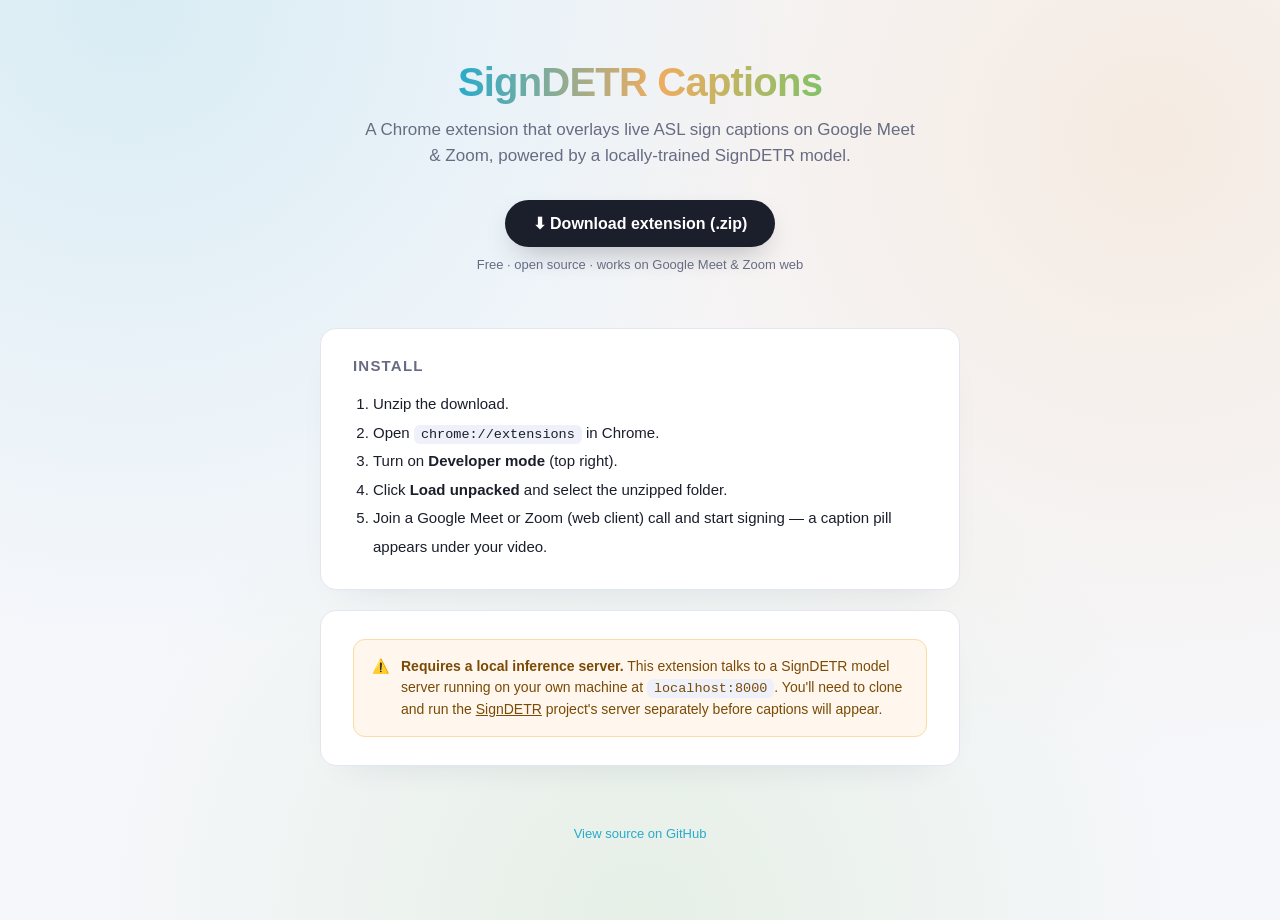
==== index.html @ 24809280 "Add SignDETR Captions extension and download page" ====
<!doctype html>
<html lang="en">
<head>
<meta charset="utf-8">
<meta name="viewport" content="width=device-width, initial-scale=1">
<title>SignDETR Captions</title>
<style>
  :root {
    --bg: #f6f7fb;
    --panel: #ffffff;
    --panel-border: #e3e6ef;
    --text: #1b1e2b;
    --text-dim: #676c82;
    --teal: #29abca;
    --orange: #f0ac5f;
    --green: #83c167;
    --radius: 16px;
  }
  * { box-sizing: border-box; }
  body {
    margin: 0;
    min-height: 100vh;
    background:
      radial-gradient(circle at 10% 0%, rgba(41,171,202,0.14) 0%, transparent 45%),
      radial-gradient(circle at 90% 15%, rgba(240,172,95,0.16) 0%, transparent 45%),
      radial-gradient(circle at 50% 100%, rgba(131,193,103,0.14) 0%, transparent 50%),
      var(--bg);
    color: var(--text);
    font-family: -apple-system, BlinkMacSystemFont, "Segoe UI", Inter, sans-serif;
    display: flex;
    flex-direction: column;
    align-items: center;
    padding: 60px 20px 80px;
  }
  header { text-align: center; max-width: 560px; }
  h1 {
    font-size: 40px;
    font-weight: 800;
    letter-spacing: -0.02em;
    margin: 0 0 12px;
    background: linear-gradient(90deg, var(--teal), var(--orange) 55%, var(--green));
    -webkit-background-clip: text;
    background-clip: text;
    -webkit-text-fill-color: transparent;
    display: inline-block;
  }
  p.lead {
    font-size: 17px;
    color: var(--text-dim);
    line-height: 1.5;
    margin: 0 0 32px;
  }
  .download-btn {
    display: inline-flex;
    align-items: center;
    gap: 10px;
    background: var(--text);
    color: #fff;
    text-decoration: none;
    font-weight: 700;
    font-size: 16px;
    padding: 14px 28px;
    border-radius: 999px;
    box-shadow: 0 12px 30px -12px rgba(27,30,43,0.4);
    transition: transform 0.15s ease;
  }
  .download-btn:hover { transform: translateY(-2px); }
  .version {
    font-size: 13px;
    color: var(--text-dim);
    margin-top: 10px;
  }
  main { width: 100%; max-width: 640px; margin-top: 56px; }
  .card {
    background: var(--panel);
    border: 1px solid var(--panel-border);
    border-radius: var(--radius);
    padding: 28px 32px;
    margin-bottom: 20px;
    box-shadow: 0 16px 40px -28px rgba(30,40,80,0.18);
  }
  .card h2 {
    font-size: 15px;
    text-transform: uppercase;
    letter-spacing: 0.08em;
    color: var(--text-dim);
    margin: 0 0 16px;
  }
  ol { margin: 0; padding-left: 20px; line-height: 1.9; }
  ol li { font-size: 15px; }
  code {
    background: #eef1f9;
    padding: 2px 7px;
    border-radius: 6px;
    font-size: 13.5px;
  }
  .note {
    display: flex;
    gap: 12px;
    background: #fff7ed;
    border: 1px solid #fbdca3;
    border-radius: 12px;
    padding: 16px 18px;
    font-size: 14px;
    line-height: 1.5;
    color: #7a4a06;
  }
  .note b { color: inherit; }
  footer {
    margin-top: 40px;
    font-size: 13px;
    color: var(--text-dim);
  }
  footer a { color: var(--teal); text-decoration: none; }
  footer a:hover { text-decoration: underline; }
</style>
</head>
<body>
  <header>
    <h1>SignDETR Captions</h1>
    <p class="lead">A Chrome extension that overlays live ASL sign captions on Google Meet & Zoom, powered by a locally-trained SignDETR model.</p>
    <a class="download-btn" href="https://github.com/Idiot-sandwich08/signdetr-captions/releases/latest/download/signdetr-captions.zip" download>
      ⬇ Download extension (.zip)
    </a>
    <div class="version">Free &middot; open source &middot; works on Google Meet & Zoom web</div>
  </header>

  <main>
    <div class="card">
      <h2>Install</h2>
      <ol>
        <li>Unzip the download.</li>
        <li>Open <code>chrome://extensions</code> in Chrome.</li>
        <li>Turn on <b>Developer mode</b> (top right).</li>
        <li>Click <b>Load unpacked</b> and select the unzipped folder.</li>
        <li>Join a Google Meet or Zoom (web client) call and start signing — a caption pill appears under your video.</li>
      </ol>
    </div>

    <div class="card">
      <div class="note">
        <span>⚠️</span>
        <span><b>Requires a local inference server.</b> This extension talks to a SignDETR model server running on your own machine at <code>localhost:8000</code>. You'll need to clone and run the <a href="https://github.com/nicknochnack/SignDETR" style="color:#7a4a06">SignDETR</a> project's server separately before captions will appear.</span>
      </div>
    </div>
  </main>

  <footer>
    <a href="https://github.com/Idiot-sandwich08/signdetr-captions">View source on GitHub</a>
  </footer>
</body>
</html>
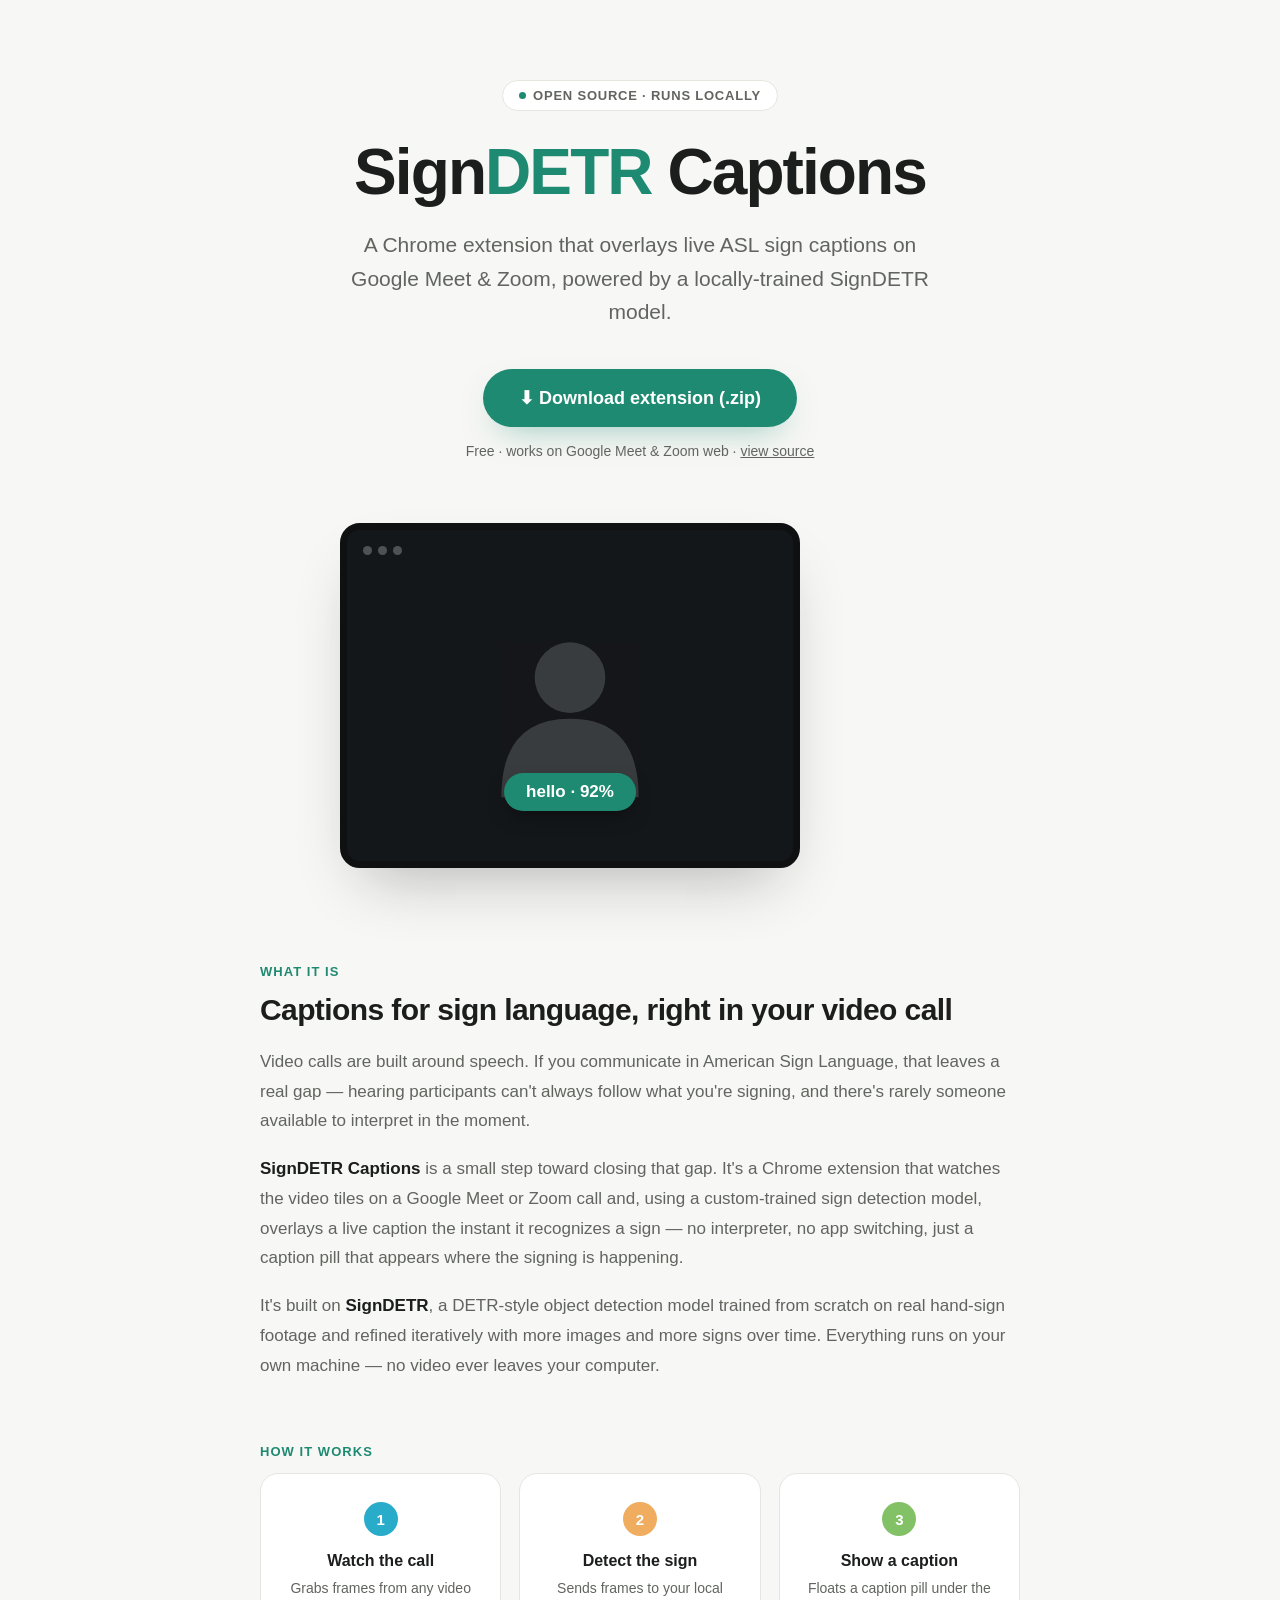
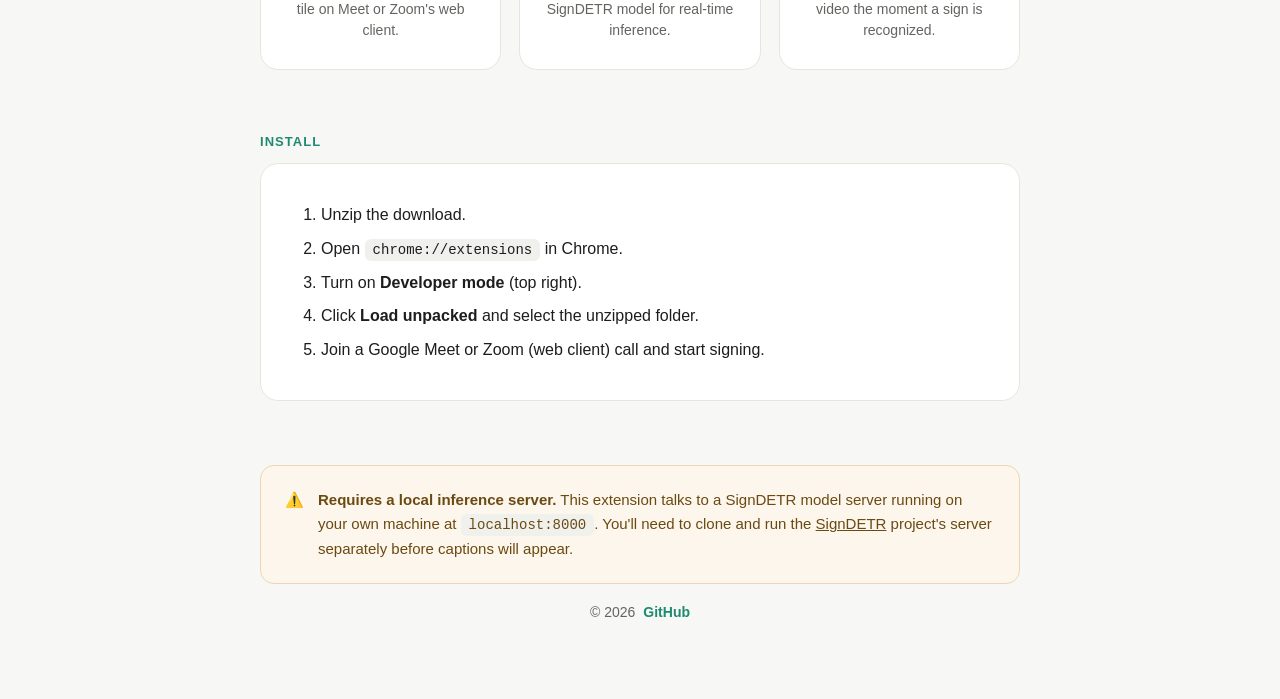
==== commit da5c884e: "Redesign landing page: flatter palette, larger type, add What-it-is section" ====
--- a/index.html
+++ b/index.html
@@ -4,149 +4,314 @@
 <meta charset="utf-8">
 <meta name="viewport" content="width=device-width, initial-scale=1">
 <title>SignDETR Captions</title>
+<link rel="icon" href="data:image/svg+xml,<svg xmlns=%22http://www.w3.org/2000/svg%22 viewBox=%220 0 30 30%22><rect width=%2210%22 height=%2230%22 fill=%22%2329abca%22/><rect x=%2210%22 width=%2210%22 height=%2230%22 fill=%22%23f0ac5f%22/><rect x=%2220%22 width=%2210%22 height=%2230%22 fill=%22%2383c167%22/></svg>">
 <style>
   :root {
-    --bg: #f6f7fb;
+    --bg: #f7f7f5;
     --panel: #ffffff;
-    --panel-border: #e3e6ef;
-    --text: #1b1e2b;
-    --text-dim: #676c82;
+    --panel-border: #e6e5e0;
+    --text: #1b1e1c;
+    --text-dim: #62655f;
+    --accent: #1f8a72;
     --teal: #29abca;
     --orange: #f0ac5f;
     --green: #83c167;
-    --radius: 16px;
+    --radius: 18px;
   }
   * { box-sizing: border-box; }
   body {
     margin: 0;
     min-height: 100vh;
-    background:
-      radial-gradient(circle at 10% 0%, rgba(41,171,202,0.14) 0%, transparent 45%),
-      radial-gradient(circle at 90% 15%, rgba(240,172,95,0.16) 0%, transparent 45%),
-      radial-gradient(circle at 50% 100%, rgba(131,193,103,0.14) 0%, transparent 50%),
-      var(--bg);
+    background: var(--bg);
     color: var(--text);
     font-family: -apple-system, BlinkMacSystemFont, "Segoe UI", Inter, sans-serif;
     display: flex;
     flex-direction: column;
     align-items: center;
-    padding: 60px 20px 80px;
-  }
-  header { text-align: center; max-width: 560px; }
+    padding: 80px 24px 80px;
+  }
+
+  /* ---- Hero ---- */
+  header { text-align: center; max-width: 720px; }
+  .eyebrow {
+    display: inline-flex;
+    align-items: center;
+    gap: 7px;
+    font-size: 13px;
+    font-weight: 700;
+    letter-spacing: 0.06em;
+    text-transform: uppercase;
+    color: var(--text-dim);
+    background: var(--panel);
+    border: 1px solid var(--panel-border);
+    padding: 7px 16px;
+    border-radius: 999px;
+    margin-bottom: 28px;
+  }
+  .eyebrow .dot {
+    width: 7px; height: 7px; border-radius: 50%;
+    background: var(--accent);
+  }
   h1 {
-    font-size: 40px;
+    font-size: 64px;
     font-weight: 800;
-    letter-spacing: -0.02em;
-    margin: 0 0 12px;
-    background: linear-gradient(90deg, var(--teal), var(--orange) 55%, var(--green));
-    -webkit-background-clip: text;
-    background-clip: text;
-    -webkit-text-fill-color: transparent;
-    display: inline-block;
-  }
+    letter-spacing: -0.03em;
+    margin: 0 0 22px;
+    line-height: 1.05;
+    color: var(--text);
+  }
+  h1 span { color: var(--accent); }
   p.lead {
-    font-size: 17px;
+    font-size: 21px;
     color: var(--text-dim);
-    line-height: 1.5;
-    margin: 0 0 32px;
+    line-height: 1.6;
+    margin: 0 0 40px;
+    max-width: 600px;
+    margin-left: auto;
+    margin-right: auto;
   }
   .download-btn {
     display: inline-flex;
     align-items: center;
     gap: 10px;
-    background: var(--text);
+    background: var(--accent);
     color: #fff;
     text-decoration: none;
     font-weight: 700;
-    font-size: 16px;
-    padding: 14px 28px;
+    font-size: 18px;
+    padding: 18px 36px;
     border-radius: 999px;
-    box-shadow: 0 12px 30px -12px rgba(27,30,43,0.4);
-    transition: transform 0.15s ease;
-  }
-  .download-btn:hover { transform: translateY(-2px); }
-  .version {
+    box-shadow: 0 14px 34px -16px rgba(31,138,114,0.55);
+    transition: transform 0.15s ease, box-shadow 0.15s ease;
+  }
+  .download-btn:hover { transform: translateY(-2px); box-shadow: 0 18px 38px -16px rgba(31,138,114,0.6); }
+  .sub { font-size: 14px; color: var(--text-dim); margin-top: 16px; }
+  .sub a { color: var(--text-dim); }
+
+  /* ---- Mockup ---- */
+  .mockup-wrap { margin: 64px 0 8px; }
+  .call-frame {
+    width: 460px;
+    max-width: 88vw;
+    aspect-ratio: 4 / 3;
+    border-radius: 20px;
+    position: relative;
+    overflow: hidden;
+    background: #14171a;
+    box-shadow: 0 30px 60px -24px rgba(20,25,20,0.3);
+    border: 7px solid #0e1012;
+  }
+  .call-frame .grid-dot {
+    position: absolute;
+    top: 16px; left: 16px;
+    display: flex;
+    gap: 6px;
+  }
+  .call-frame .grid-dot span {
+    width: 9px; height: 9px; border-radius: 50%;
+    background: rgba(255,255,255,0.25);
+  }
+  .silhouette {
+    position: absolute;
+    left: 50%; top: 54%;
+    transform: translate(-50%, -50%);
+    width: 44%;
+    opacity: 0.9;
+  }
+  .caption-pill {
+    position: absolute;
+    left: 50%;
+    bottom: 15%;
+    transform: translateX(-50%);
+    background: var(--accent);
+    color: #fff;
+    font-weight: 700;
+    font-size: 17px;
+    padding: 9px 22px;
+    border-radius: 999px;
+    box-shadow: 0 8px 20px -6px rgba(0,0,0,0.5);
+    white-space: nowrap;
+  }
+
+  /* ---- Sections ---- */
+  main { width: 100%; max-width: 760px; margin-top: 88px; }
+  section { margin-bottom: 64px; }
+  .section-label {
     font-size: 13px;
+    font-weight: 700;
+    text-transform: uppercase;
+    letter-spacing: 0.08em;
+    color: var(--accent);
+    margin: 0 0 14px;
+  }
+  h2 {
+    font-size: 30px;
+    font-weight: 800;
+    letter-spacing: -0.02em;
+    margin: 0 0 20px;
+  }
+  .prose p {
+    font-size: 17px;
+    line-height: 1.75;
     color: var(--text-dim);
-    margin-top: 10px;
-  }
-  main { width: 100%; max-width: 640px; margin-top: 56px; }
+    margin: 0 0 18px;
+  }
+  .prose strong { color: var(--text); }
+
+  .steps {
+    display: grid;
+    grid-template-columns: repeat(3, 1fr);
+    gap: 18px;
+  }
+  .steps .step {
+    background: var(--panel);
+    border: 1px solid var(--panel-border);
+    border-radius: var(--radius);
+    padding: 28px 22px;
+    text-align: center;
+  }
+  .steps .step .num {
+    width: 34px; height: 34px;
+    border-radius: 50%;
+    display: flex; align-items: center; justify-content: center;
+    font-weight: 800;
+    font-size: 15px;
+    color: #fff;
+    margin: 0 auto 16px;
+  }
+  .steps .step:nth-child(1) .num { background: var(--teal); }
+  .steps .step:nth-child(2) .num { background: var(--orange); }
+  .steps .step:nth-child(3) .num { background: var(--green); }
+  .steps .step h3 { font-size: 16px; margin: 0 0 8px; }
+  .steps .step p { font-size: 14px; color: var(--text-dim); margin: 0; line-height: 1.5; }
+
   .card {
     background: var(--panel);
     border: 1px solid var(--panel-border);
     border-radius: var(--radius);
-    padding: 28px 32px;
-    margin-bottom: 20px;
-    box-shadow: 0 16px 40px -28px rgba(30,40,80,0.18);
-  }
-  .card h2 {
-    font-size: 15px;
-    text-transform: uppercase;
-    letter-spacing: 0.08em;
-    color: var(--text-dim);
-    margin: 0 0 16px;
-  }
-  ol { margin: 0; padding-left: 20px; line-height: 1.9; }
-  ol li { font-size: 15px; }
+    padding: 34px 38px;
+  }
+  ol { margin: 0; padding-left: 22px; line-height: 2.1; }
+  ol li { font-size: 16px; }
   code {
-    background: #eef1f9;
-    padding: 2px 7px;
+    background: #f0f1ec;
+    padding: 3px 8px;
     border-radius: 6px;
-    font-size: 13.5px;
+    font-size: 14px;
   }
   .note {
     display: flex;
-    gap: 12px;
-    background: #fff7ed;
-    border: 1px solid #fbdca3;
-    border-radius: 12px;
-    padding: 16px 18px;
+    gap: 14px;
+    background: #fdf6ec;
+    border: 1px solid #ecd7ab;
+    border-radius: 14px;
+    padding: 22px 24px;
+    font-size: 15px;
+    line-height: 1.6;
+    color: #6b4a12;
+  }
+  .note b { color: inherit; }
+  .note a { color: #6b4a12; }
+
+  footer {
+    margin-top: 20px;
+    display: flex;
+    align-items: center;
+    gap: 8px;
     font-size: 14px;
-    line-height: 1.5;
-    color: #7a4a06;
-  }
-  .note b { color: inherit; }
-  footer {
-    margin-top: 40px;
-    font-size: 13px;
     color: var(--text-dim);
   }
-  footer a { color: var(--teal); text-decoration: none; }
+  footer a { color: var(--accent); text-decoration: none; font-weight: 600; }
   footer a:hover { text-decoration: underline; }
+
+  @media (max-width: 640px) {
+    h1 { font-size: 42px; }
+    p.lead { font-size: 18px; }
+    .card { padding: 26px 22px; }
+    .steps { grid-template-columns: 1fr; }
+    main { margin-top: 64px; }
+    section { margin-bottom: 48px; }
+  }
 </style>
 </head>
 <body>
   <header>
-    <h1>SignDETR Captions</h1>
-    <p class="lead">A Chrome extension that overlays live ASL sign captions on Google Meet & Zoom, powered by a locally-trained SignDETR model.</p>
+    <span class="eyebrow"><span class="dot"></span> Open source &middot; runs locally</span>
+    <h1>Sign<span>DETR</span> Captions</h1>
+    <p class="lead">A Chrome extension that overlays live ASL sign captions on Google Meet &amp; Zoom, powered by a locally-trained SignDETR model.</p>
     <a class="download-btn" href="https://github.com/Idiot-sandwich08/signdetr-captions/releases/latest/download/signdetr-captions.zip" download>
       ⬇ Download extension (.zip)
     </a>
-    <div class="version">Free &middot; open source &middot; works on Google Meet & Zoom web</div>
+    <div class="sub">Free &middot; works on Google Meet &amp; Zoom web &middot; <a href="https://github.com/Idiot-sandwich08/signdetr-captions">view source</a></div>
+
+    <div class="mockup-wrap">
+      <div class="call-frame">
+        <div class="grid-dot"><span></span><span></span><span></span></div>
+        <svg class="silhouette" viewBox="0 0 100 100" xmlns="http://www.w3.org/2000/svg">
+          <circle cx="50" cy="34" r="18" fill="rgba(255,255,255,0.18)"/>
+          <path d="M 15 95 Q 15 55 50 55 Q 85 55 85 95 Z" fill="rgba(255,255,255,0.18)"/>
+        </svg>
+        <div class="caption-pill">hello · 92%</div>
+      </div>
+    </div>
   </header>
 
   <main>
-    <div class="card">
-      <h2>Install</h2>
-      <ol>
-        <li>Unzip the download.</li>
-        <li>Open <code>chrome://extensions</code> in Chrome.</li>
-        <li>Turn on <b>Developer mode</b> (top right).</li>
-        <li>Click <b>Load unpacked</b> and select the unzipped folder.</li>
-        <li>Join a Google Meet or Zoom (web client) call and start signing — a caption pill appears under your video.</li>
-      </ol>
-    </div>
-
-    <div class="card">
+    <section>
+      <p class="section-label">What it is</p>
+      <h2>Captions for sign language, right in your video call</h2>
+      <div class="prose">
+        <p>Video calls are built around speech. If you communicate in American Sign Language, that leaves a real gap — hearing participants can't always follow what you're signing, and there's rarely someone available to interpret in the moment.</p>
+        <p><strong>SignDETR Captions</strong> is a small step toward closing that gap. It's a Chrome extension that watches the video tiles on a Google Meet or Zoom call and, using a custom-trained sign detection model, overlays a live caption the instant it recognizes a sign — no interpreter, no app switching, just a caption pill that appears where the signing is happening.</p>
+        <p>It's built on <strong>SignDETR</strong>, a DETR-style object detection model trained from scratch on real hand-sign footage and refined iteratively with more images and more signs over time. Everything runs on your own machine — no video ever leaves your computer.</p>
+      </div>
+    </section>
+
+    <section>
+      <p class="section-label">How it works</p>
+      <div class="steps">
+        <div class="step">
+          <div class="num">1</div>
+          <h3>Watch the call</h3>
+          <p>Grabs frames from any video tile on Meet or Zoom's web client.</p>
+        </div>
+        <div class="step">
+          <div class="num">2</div>
+          <h3>Detect the sign</h3>
+          <p>Sends frames to your local SignDETR model for real-time inference.</p>
+        </div>
+        <div class="step">
+          <div class="num">3</div>
+          <h3>Show a caption</h3>
+          <p>Floats a caption pill under the video the moment a sign is recognized.</p>
+        </div>
+      </div>
+    </section>
+
+    <section>
+      <p class="section-label">Install</p>
+      <div class="card">
+        <ol>
+          <li>Unzip the download.</li>
+          <li>Open <code>chrome://extensions</code> in Chrome.</li>
+          <li>Turn on <b>Developer mode</b> (top right).</li>
+          <li>Click <b>Load unpacked</b> and select the unzipped folder.</li>
+          <li>Join a Google Meet or Zoom (web client) call and start signing.</li>
+        </ol>
+      </div>
+    </section>
+
+    <section style="margin-bottom: 0;">
       <div class="note">
         <span>⚠️</span>
-        <span><b>Requires a local inference server.</b> This extension talks to a SignDETR model server running on your own machine at <code>localhost:8000</code>. You'll need to clone and run the <a href="https://github.com/nicknochnack/SignDETR" style="color:#7a4a06">SignDETR</a> project's server separately before captions will appear.</span>
-      </div>
-    </div>
+        <span><b>Requires a local inference server.</b> This extension talks to a SignDETR model server running on your own machine at <code>localhost:8000</code>. You'll need to clone and run the <a href="https://github.com/nicknochnack/SignDETR">SignDETR</a> project's server separately before captions will appear.</span>
+      </div>
+    </section>
   </main>
 
   <footer>
-    <a href="https://github.com/Idiot-sandwich08/signdetr-captions">View source on GitHub</a>
+    <span>&copy; 2026</span>
+    <a href="https://github.com/Idiot-sandwich08/signdetr-captions">GitHub</a>
   </footer>
 </body>
 </html>
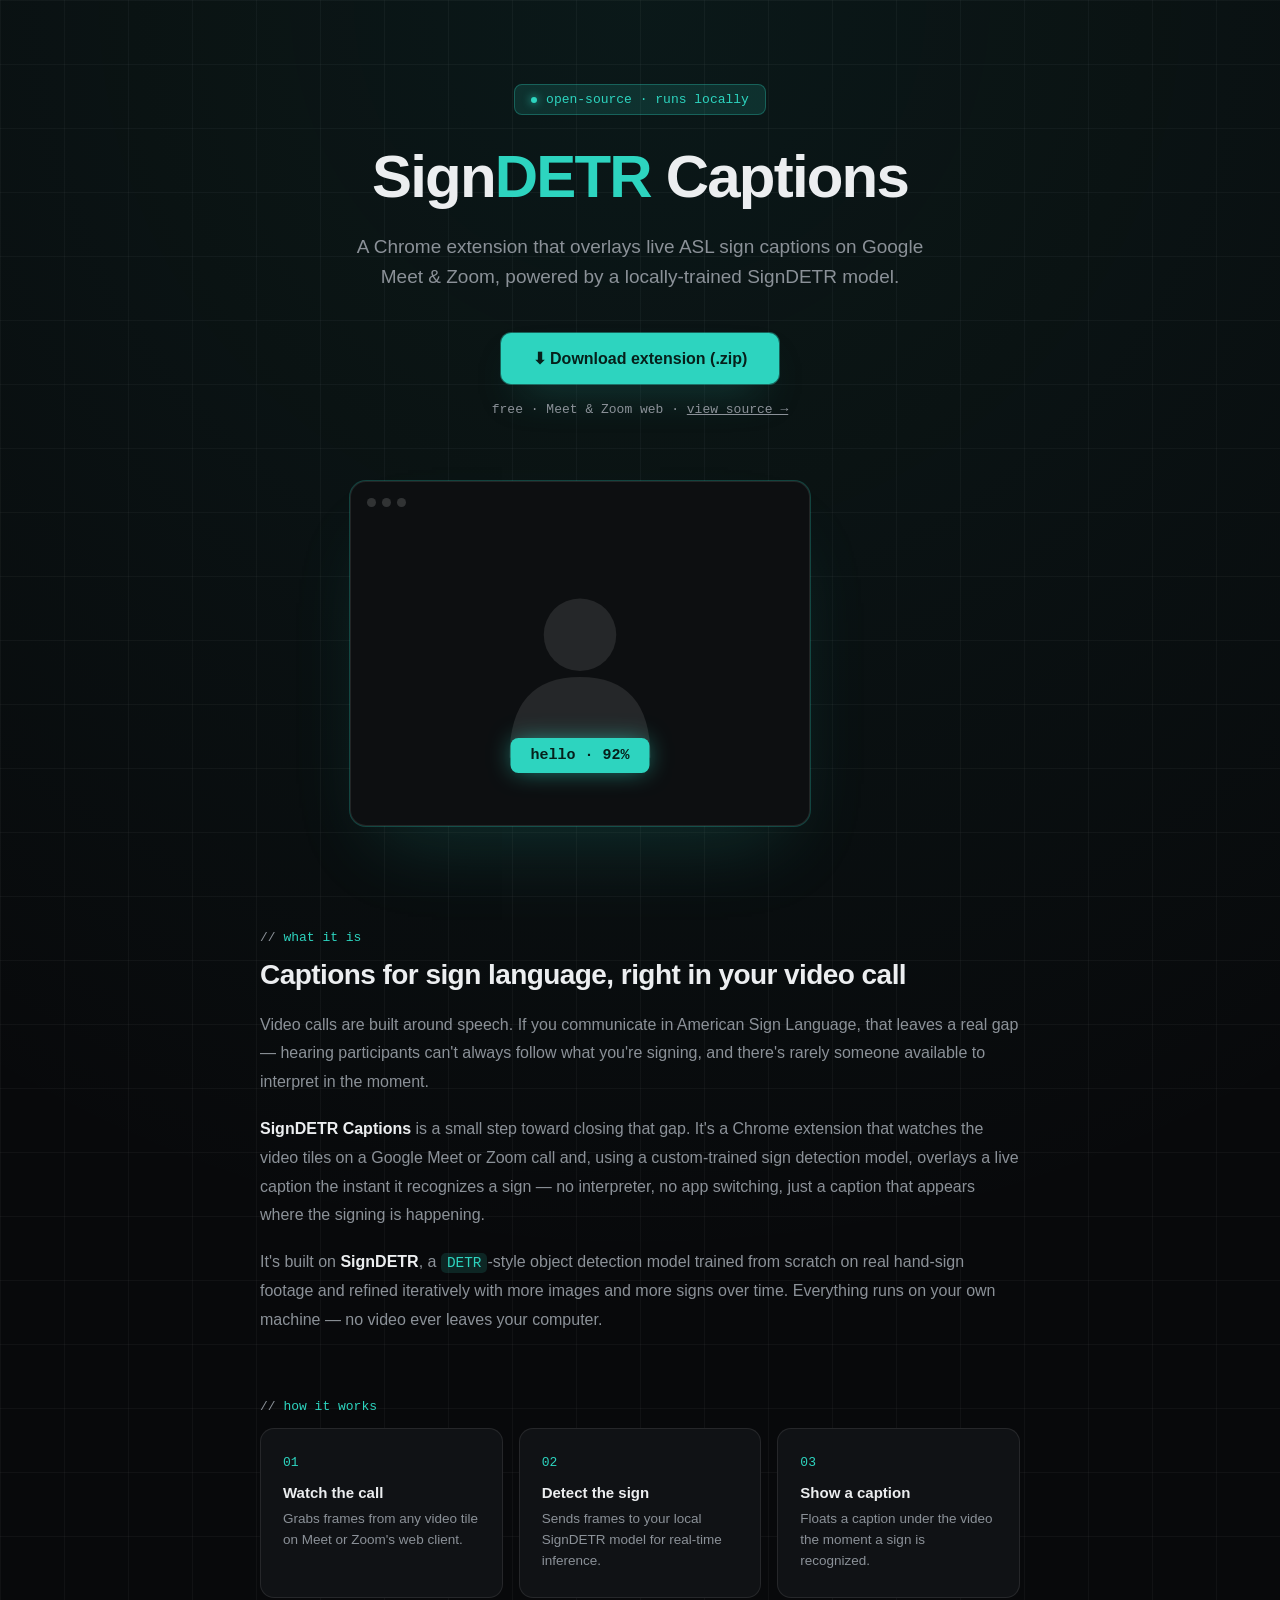
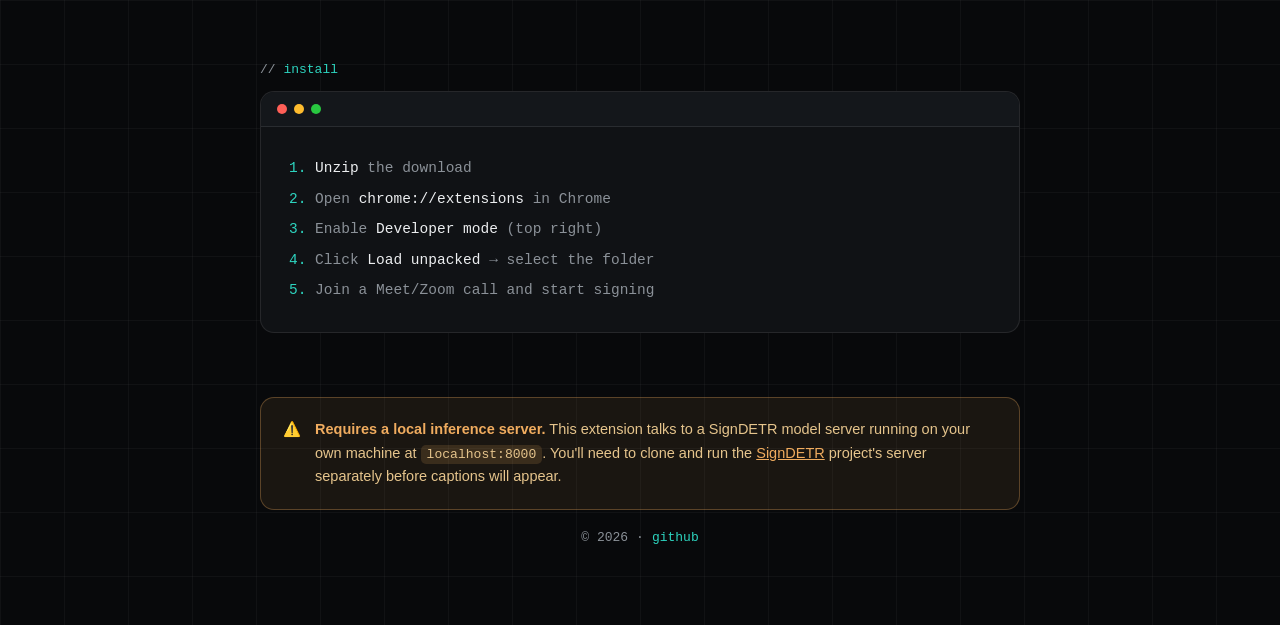
==== commit d270957e: "Redesign as dark, techy dev-tool style: grid bg, terminal-green accent, monospace, terminal-window i" ====
--- a/index.html
+++ b/index.html
@@ -4,31 +4,37 @@
 <meta charset="utf-8">
 <meta name="viewport" content="width=device-width, initial-scale=1">
 <title>SignDETR Captions</title>
-<link rel="icon" href="data:image/svg+xml,<svg xmlns=%22http://www.w3.org/2000/svg%22 viewBox=%220 0 30 30%22><rect width=%2210%22 height=%2230%22 fill=%22%2329abca%22/><rect x=%2210%22 width=%2210%22 height=%2230%22 fill=%22%23f0ac5f%22/><rect x=%2220%22 width=%2210%22 height=%2230%22 fill=%22%2383c167%22/></svg>">
+<link rel="icon" href="data:image/svg+xml,<svg xmlns=%22http://www.w3.org/2000/svg%22 viewBox=%220 0 30 30%22><rect width=%2230%22 height=%2230%22 fill=%22%230b0d10%22/><rect x=%224%22 y=%224%22 width=%2222%22 height=%2222%22 rx=%224%22 fill=%22%232dd4bf%22/></svg>">
 <style>
   :root {
-    --bg: #f7f7f5;
-    --panel: #ffffff;
-    --panel-border: #e6e5e0;
-    --text: #1b1e1c;
-    --text-dim: #62655f;
-    --accent: #1f8a72;
-    --teal: #29abca;
-    --orange: #f0ac5f;
-    --green: #83c167;
-    --radius: 18px;
+    --bg: #08090b;
+    --panel: #101215;
+    --panel-hi: #14171b;
+    --border: rgba(255,255,255,0.09);
+    --text: #eceef0;
+    --text-dim: #8b9198;
+    --accent: #2dd4bf;
+    --accent-dim: rgba(45,212,191,0.14);
+    --mono: ui-monospace, "SF Mono", "Cascadia Code", "Roboto Mono", Menlo, Consolas, monospace;
+    --sans: -apple-system, BlinkMacSystemFont, "Segoe UI", Inter, sans-serif;
+    --radius: 14px;
   }
   * { box-sizing: border-box; }
+  html { background: var(--bg); }
   body {
     margin: 0;
     min-height: 100vh;
-    background: var(--bg);
+    background:
+      radial-gradient(circle at 50% 0%, rgba(45,212,191,0.08) 0%, transparent 55%),
+      repeating-linear-gradient(to right, rgba(255,255,255,0.035) 0 1px, transparent 1px 64px),
+      repeating-linear-gradient(to bottom, rgba(255,255,255,0.035) 0 1px, transparent 1px 64px),
+      var(--bg);
     color: var(--text);
-    font-family: -apple-system, BlinkMacSystemFont, "Segoe UI", Inter, sans-serif;
+    font-family: var(--sans);
     display: flex;
     flex-direction: column;
     align-items: center;
-    padding: 80px 24px 80px;
+    padding: 84px 24px 80px;
   }
 
   /* ---- Hero ---- */
@@ -36,37 +42,36 @@
   .eyebrow {
     display: inline-flex;
     align-items: center;
-    gap: 7px;
+    gap: 9px;
+    font-family: var(--mono);
     font-size: 13px;
-    font-weight: 700;
-    letter-spacing: 0.06em;
-    text-transform: uppercase;
-    color: var(--text-dim);
-    background: var(--panel);
-    border: 1px solid var(--panel-border);
+    color: var(--accent);
+    background: var(--accent-dim);
+    border: 1px solid rgba(45,212,191,0.3);
     padding: 7px 16px;
-    border-radius: 999px;
-    margin-bottom: 28px;
+    border-radius: 8px;
+    margin-bottom: 30px;
   }
   .eyebrow .dot {
-    width: 7px; height: 7px; border-radius: 50%;
+    width: 6px; height: 6px; border-radius: 50%;
     background: var(--accent);
+    box-shadow: 0 0 8px var(--accent);
   }
   h1 {
-    font-size: 64px;
+    font-size: 60px;
     font-weight: 800;
     letter-spacing: -0.03em;
     margin: 0 0 22px;
-    line-height: 1.05;
+    line-height: 1.08;
     color: var(--text);
   }
   h1 span { color: var(--accent); }
   p.lead {
-    font-size: 21px;
+    font-size: 19px;
     color: var(--text-dim);
     line-height: 1.6;
     margin: 0 0 40px;
-    max-width: 600px;
+    max-width: 580px;
     margin-left: auto;
     margin-right: auto;
   }
@@ -75,18 +80,19 @@
     align-items: center;
     gap: 10px;
     background: var(--accent);
-    color: #fff;
+    color: #06201b;
     text-decoration: none;
     font-weight: 700;
-    font-size: 18px;
-    padding: 18px 36px;
-    border-radius: 999px;
-    box-shadow: 0 14px 34px -16px rgba(31,138,114,0.55);
+    font-size: 16px;
+    padding: 16px 32px;
+    border-radius: 10px;
+    box-shadow: 0 0 0 1px rgba(45,212,191,0.4), 0 20px 40px -20px rgba(45,212,191,0.5);
     transition: transform 0.15s ease, box-shadow 0.15s ease;
   }
-  .download-btn:hover { transform: translateY(-2px); box-shadow: 0 18px 38px -16px rgba(31,138,114,0.6); }
-  .sub { font-size: 14px; color: var(--text-dim); margin-top: 16px; }
+  .download-btn:hover { transform: translateY(-2px); box-shadow: 0 0 0 1px rgba(45,212,191,0.5), 0 24px 44px -18px rgba(45,212,191,0.6); }
+  .sub { font-family: var(--mono); font-size: 13px; color: var(--text-dim); margin-top: 18px; }
   .sub a { color: var(--text-dim); }
+  .sub a:hover { color: var(--accent); }
 
   /* ---- Mockup ---- */
   .mockup-wrap { margin: 64px 0 8px; }
@@ -94,12 +100,12 @@
     width: 460px;
     max-width: 88vw;
     aspect-ratio: 4 / 3;
-    border-radius: 20px;
+    border-radius: 16px;
     position: relative;
     overflow: hidden;
-    background: #14171a;
-    box-shadow: 0 30px 60px -24px rgba(20,25,20,0.3);
-    border: 7px solid #0e1012;
+    background: #0d0f11;
+    box-shadow: 0 0 0 1px rgba(45,212,191,0.25), 0 40px 80px -30px rgba(45,212,191,0.18);
+    border: 1px solid var(--border);
   }
   .call-frame .grid-dot {
     position: absolute;
@@ -109,14 +115,14 @@
   }
   .call-frame .grid-dot span {
     width: 9px; height: 9px; border-radius: 50%;
-    background: rgba(255,255,255,0.25);
+    background: rgba(255,255,255,0.15);
   }
   .silhouette {
     position: absolute;
     left: 50%; top: 54%;
     transform: translate(-50%, -50%);
     width: 44%;
-    opacity: 0.9;
+    opacity: 0.5;
   }
   .caption-pill {
     position: absolute;
@@ -124,132 +130,149 @@
     bottom: 15%;
     transform: translateX(-50%);
     background: var(--accent);
-    color: #fff;
+    color: #06201b;
     font-weight: 700;
-    font-size: 17px;
-    padding: 9px 22px;
-    border-radius: 999px;
-    box-shadow: 0 8px 20px -6px rgba(0,0,0,0.5);
+    font-family: var(--mono);
+    font-size: 15px;
+    padding: 9px 20px;
+    border-radius: 8px;
+    box-shadow: 0 0 24px -4px rgba(45,212,191,0.7);
     white-space: nowrap;
   }
 
   /* ---- Sections ---- */
-  main { width: 100%; max-width: 760px; margin-top: 88px; }
+  main { width: 100%; max-width: 760px; margin-top: 96px; }
   section { margin-bottom: 64px; }
   .section-label {
+    font-family: var(--mono);
     font-size: 13px;
-    font-weight: 700;
-    text-transform: uppercase;
-    letter-spacing: 0.08em;
     color: var(--accent);
     margin: 0 0 14px;
   }
+  .section-label::before { content: "// "; color: var(--text-dim); }
   h2 {
-    font-size: 30px;
+    font-size: 28px;
     font-weight: 800;
     letter-spacing: -0.02em;
     margin: 0 0 20px;
+    color: var(--text);
   }
   .prose p {
-    font-size: 17px;
-    line-height: 1.75;
+    font-size: 16px;
+    line-height: 1.8;
     color: var(--text-dim);
     margin: 0 0 18px;
   }
   .prose strong { color: var(--text); }
+  .prose code { color: var(--accent); background: var(--accent-dim); padding: 2px 6px; border-radius: 5px; font-family: var(--mono); font-size: 0.9em; }
 
   .steps {
     display: grid;
     grid-template-columns: repeat(3, 1fr);
-    gap: 18px;
+    gap: 16px;
   }
   .steps .step {
     background: var(--panel);
-    border: 1px solid var(--panel-border);
+    border: 1px solid var(--border);
     border-radius: var(--radius);
-    padding: 28px 22px;
-    text-align: center;
+    padding: 26px 22px;
   }
   .steps .step .num {
-    width: 34px; height: 34px;
-    border-radius: 50%;
-    display: flex; align-items: center; justify-content: center;
-    font-weight: 800;
-    font-size: 15px;
-    color: #fff;
-    margin: 0 auto 16px;
-  }
-  .steps .step:nth-child(1) .num { background: var(--teal); }
-  .steps .step:nth-child(2) .num { background: var(--orange); }
-  .steps .step:nth-child(3) .num { background: var(--green); }
-  .steps .step h3 { font-size: 16px; margin: 0 0 8px; }
-  .steps .step p { font-size: 14px; color: var(--text-dim); margin: 0; line-height: 1.5; }
-
-  .card {
+    font-family: var(--mono);
+    font-size: 13px;
+    color: var(--accent);
+    margin: 0 0 14px;
+  }
+  .steps .step h3 { font-size: 15px; margin: 0 0 8px; color: var(--text); }
+  .steps .step p { font-size: 13.5px; color: var(--text-dim); margin: 0; line-height: 1.55; }
+
+  /* Terminal-style install card */
+  .terminal {
     background: var(--panel);
-    border: 1px solid var(--panel-border);
+    border: 1px solid var(--border);
     border-radius: var(--radius);
-    padding: 34px 38px;
-  }
-  ol { margin: 0; padding-left: 22px; line-height: 2.1; }
-  ol li { font-size: 16px; }
-  code {
-    background: #f0f1ec;
-    padding: 3px 8px;
-    border-radius: 6px;
-    font-size: 14px;
-  }
+    overflow: hidden;
+  }
+  .terminal .bar {
+    display: flex;
+    align-items: center;
+    gap: 7px;
+    padding: 12px 16px;
+    background: var(--panel-hi);
+    border-bottom: 1px solid var(--border);
+  }
+  .terminal .bar span {
+    width: 10px; height: 10px; border-radius: 50%;
+  }
+  .terminal .bar span:nth-child(1) { background: #ff5f57; }
+  .terminal .bar span:nth-child(2) { background: #febc2e; }
+  .terminal .bar span:nth-child(3) { background: #28c840; }
+  .terminal pre {
+    margin: 0;
+    padding: 26px 28px;
+    font-family: var(--mono);
+    font-size: 14.5px;
+    line-height: 2.1;
+    color: var(--text-dim);
+    white-space: pre-wrap;
+    overflow-x: auto;
+  }
+  .terminal pre .n { color: var(--accent); }
+  .terminal pre .k { color: var(--text); }
+
   .note {
     display: flex;
     gap: 14px;
-    background: #fdf6ec;
-    border: 1px solid #ecd7ab;
-    border-radius: 14px;
-    padding: 22px 24px;
-    font-size: 15px;
-    line-height: 1.6;
-    color: #6b4a12;
-  }
-  .note b { color: inherit; }
-  .note a { color: #6b4a12; }
+    background: rgba(240,172,95,0.08);
+    border: 1px solid rgba(240,172,95,0.3);
+    border-radius: var(--radius);
+    padding: 20px 22px;
+    font-size: 14.5px;
+    line-height: 1.65;
+    color: #e5c48c;
+  }
+  .note b { color: #f0ac5f; }
+  .note a { color: #f0ac5f; }
+  .note code { font-family: var(--mono); background: rgba(240,172,95,0.15); padding: 2px 6px; border-radius: 5px; font-size: 0.9em; }
 
   footer {
     margin-top: 20px;
     display: flex;
     align-items: center;
     gap: 8px;
-    font-size: 14px;
+    font-family: var(--mono);
+    font-size: 13px;
     color: var(--text-dim);
   }
-  footer a { color: var(--accent); text-decoration: none; font-weight: 600; }
+  footer a { color: var(--accent); text-decoration: none; }
   footer a:hover { text-decoration: underline; }
 
   @media (max-width: 640px) {
-    h1 { font-size: 42px; }
-    p.lead { font-size: 18px; }
-    .card { padding: 26px 22px; }
+    h1 { font-size: 38px; }
+    p.lead { font-size: 17px; }
+    .terminal pre { padding: 20px 18px; font-size: 13px; }
     .steps { grid-template-columns: 1fr; }
-    main { margin-top: 64px; }
+    main { margin-top: 72px; }
     section { margin-bottom: 48px; }
   }
 </style>
 </head>
 <body>
   <header>
-    <span class="eyebrow"><span class="dot"></span> Open source &middot; runs locally</span>
+    <span class="eyebrow"><span class="dot"></span> open-source · runs locally</span>
     <h1>Sign<span>DETR</span> Captions</h1>
     <p class="lead">A Chrome extension that overlays live ASL sign captions on Google Meet &amp; Zoom, powered by a locally-trained SignDETR model.</p>
     <a class="download-btn" href="https://github.com/Idiot-sandwich08/signdetr-captions/releases/latest/download/signdetr-captions.zip" download>
       ⬇ Download extension (.zip)
     </a>
-    <div class="sub">Free &middot; works on Google Meet &amp; Zoom web &middot; <a href="https://github.com/Idiot-sandwich08/signdetr-captions">view source</a></div>
+    <div class="sub">free &middot; Meet &amp; Zoom web &middot; <a href="https://github.com/Idiot-sandwich08/signdetr-captions">view source →</a></div>
 
     <div class="mockup-wrap">
       <div class="call-frame">
         <div class="grid-dot"><span></span><span></span><span></span></div>
         <svg class="silhouette" viewBox="0 0 100 100" xmlns="http://www.w3.org/2000/svg">
-          <circle cx="50" cy="34" r="18" fill="rgba(255,255,255,0.18)"/>
-          <path d="M 15 95 Q 15 55 50 55 Q 85 55 85 95 Z" fill="rgba(255,255,255,0.18)"/>
+          <circle cx="50" cy="34" r="18" fill="rgba(255,255,255,0.2)"/>
+          <path d="M 15 95 Q 15 55 50 55 Q 85 55 85 95 Z" fill="rgba(255,255,255,0.2)"/>
         </svg>
         <div class="caption-pill">hello · 92%</div>
       </div>
@@ -258,46 +281,45 @@
 
   <main>
     <section>
-      <p class="section-label">What it is</p>
+      <p class="section-label">what it is</p>
       <h2>Captions for sign language, right in your video call</h2>
       <div class="prose">
         <p>Video calls are built around speech. If you communicate in American Sign Language, that leaves a real gap — hearing participants can't always follow what you're signing, and there's rarely someone available to interpret in the moment.</p>
-        <p><strong>SignDETR Captions</strong> is a small step toward closing that gap. It's a Chrome extension that watches the video tiles on a Google Meet or Zoom call and, using a custom-trained sign detection model, overlays a live caption the instant it recognizes a sign — no interpreter, no app switching, just a caption pill that appears where the signing is happening.</p>
-        <p>It's built on <strong>SignDETR</strong>, a DETR-style object detection model trained from scratch on real hand-sign footage and refined iteratively with more images and more signs over time. Everything runs on your own machine — no video ever leaves your computer.</p>
+        <p><strong>SignDETR Captions</strong> is a small step toward closing that gap. It's a Chrome extension that watches the video tiles on a Google Meet or Zoom call and, using a custom-trained sign detection model, overlays a live caption the instant it recognizes a sign — no interpreter, no app switching, just a caption that appears where the signing is happening.</p>
+        <p>It's built on <strong>SignDETR</strong>, a <code>DETR</code>-style object detection model trained from scratch on real hand-sign footage and refined iteratively with more images and more signs over time. Everything runs on your own machine — no video ever leaves your computer.</p>
       </div>
     </section>
 
     <section>
-      <p class="section-label">How it works</p>
+      <p class="section-label">how it works</p>
       <div class="steps">
         <div class="step">
-          <div class="num">1</div>
+          <div class="num">01</div>
           <h3>Watch the call</h3>
           <p>Grabs frames from any video tile on Meet or Zoom's web client.</p>
         </div>
         <div class="step">
-          <div class="num">2</div>
+          <div class="num">02</div>
           <h3>Detect the sign</h3>
           <p>Sends frames to your local SignDETR model for real-time inference.</p>
         </div>
         <div class="step">
-          <div class="num">3</div>
+          <div class="num">03</div>
           <h3>Show a caption</h3>
-          <p>Floats a caption pill under the video the moment a sign is recognized.</p>
+          <p>Floats a caption under the video the moment a sign is recognized.</p>
         </div>
       </div>
     </section>
 
     <section>
-      <p class="section-label">Install</p>
-      <div class="card">
-        <ol>
-          <li>Unzip the download.</li>
-          <li>Open <code>chrome://extensions</code> in Chrome.</li>
-          <li>Turn on <b>Developer mode</b> (top right).</li>
-          <li>Click <b>Load unpacked</b> and select the unzipped folder.</li>
-          <li>Join a Google Meet or Zoom (web client) call and start signing.</li>
-        </ol>
+      <p class="section-label">install</p>
+      <div class="terminal">
+        <div class="bar"><span></span><span></span><span></span></div>
+        <pre><span class="n">1.</span> <span class="k">Unzip</span> the download
+<span class="n">2.</span> Open <span class="k">chrome://extensions</span> in Chrome
+<span class="n">3.</span> Enable <span class="k">Developer mode</span> (top right)
+<span class="n">4.</span> Click <span class="k">Load unpacked</span> → select the folder
+<span class="n">5.</span> Join a Meet/Zoom call and start signing</pre>
       </div>
     </section>
 
@@ -310,8 +332,9 @@
   </main>
 
   <footer>
-    <span>&copy; 2026</span>
-    <a href="https://github.com/Idiot-sandwich08/signdetr-captions">GitHub</a>
+    <span>© 2026</span>
+    <span>·</span>
+    <a href="https://github.com/Idiot-sandwich08/signdetr-captions">github</a>
   </footer>
 </body>
 </html>
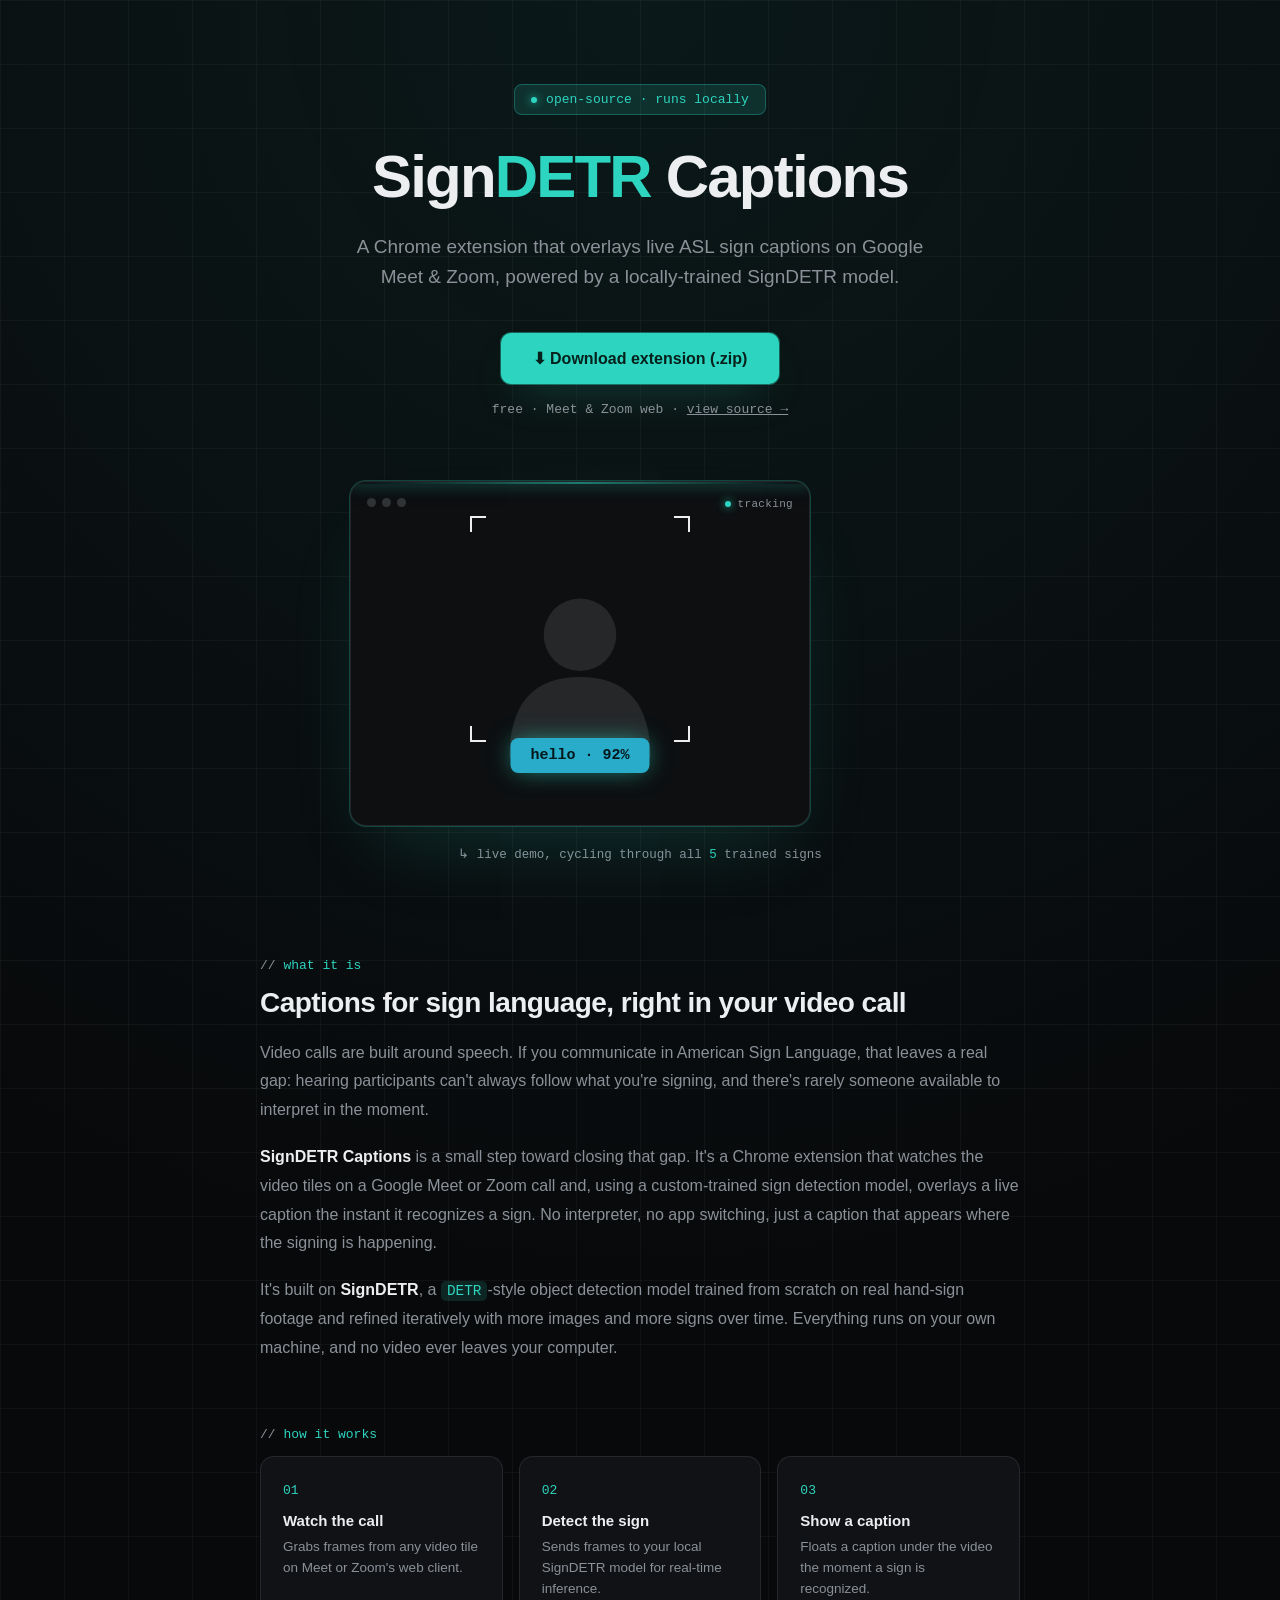
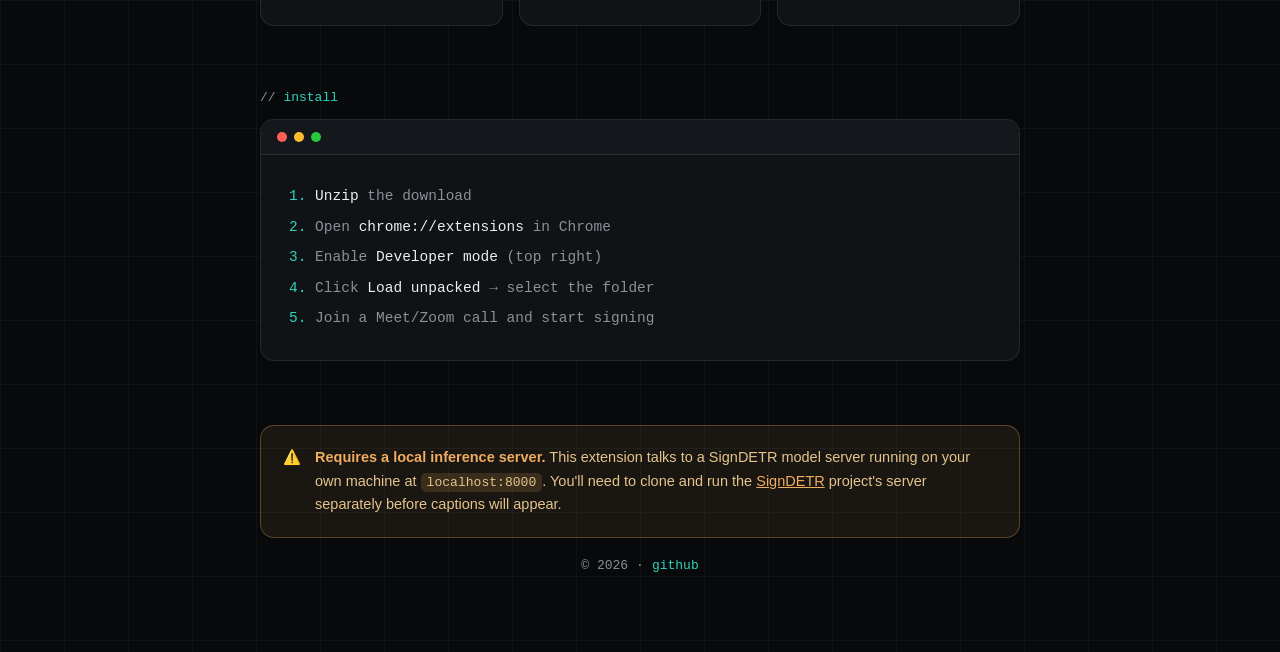
==== commit 08204ff8: "Expand hero mockup with bounding-box reticle, scanline, HUD, cycling demo captions; remove em dashes" ====
--- a/index.html
+++ b/index.html
@@ -124,6 +124,63 @@
     width: 44%;
     opacity: 0.5;
   }
+  .hud {
+    position: absolute;
+    top: 16px; right: 16px;
+    display: flex;
+    align-items: center;
+    gap: 7px;
+    font-family: var(--mono);
+    font-size: 11px;
+    color: var(--text-dim);
+    letter-spacing: 0.03em;
+  }
+  .hud .pulse-dot {
+    width: 6px; height: 6px; border-radius: 50%;
+    background: var(--accent);
+    box-shadow: 0 0 8px var(--accent);
+    animation: hudPulse 1.6s ease-in-out infinite;
+  }
+  @keyframes hudPulse {
+    0%, 100% { opacity: 0.4; transform: scale(0.85); }
+    50% { opacity: 1; transform: scale(1.1); }
+  }
+  .scanline {
+    position: absolute;
+    left: 0; right: 0;
+    height: 2px;
+    background: linear-gradient(90deg, transparent, var(--accent), transparent);
+    box-shadow: 0 0 14px 1px var(--accent);
+    opacity: 0.55;
+    animation: scan 3.2s linear infinite;
+  }
+  @keyframes scan {
+    0% { top: 6%; opacity: 0; }
+    10% { opacity: 0.55; }
+    90% { opacity: 0.55; }
+    100% { top: 92%; opacity: 0; }
+  }
+  .bbox {
+    position: absolute;
+    left: 26%; top: 10%;
+    width: 48%; height: 66%;
+    --bbox-color: var(--accent);
+  }
+  .bbox .corner {
+    position: absolute;
+    width: 16px; height: 16px;
+    border-color: var(--bbox-color);
+    transition: border-color 0.4s ease;
+    animation: bboxPulse 2s ease-in-out infinite;
+  }
+  .bbox .tl { top: 0; left: 0; border-top: 2px solid; border-left: 2px solid; }
+  .bbox .tr { top: 0; right: 0; border-top: 2px solid; border-right: 2px solid; }
+  .bbox .bl { bottom: 0; left: 0; border-bottom: 2px solid; border-left: 2px solid; }
+  .bbox .br { bottom: 0; right: 0; border-bottom: 2px solid; border-right: 2px solid; }
+  @keyframes bboxPulse {
+    0%, 100% { opacity: 0.55; }
+    50% { opacity: 1; }
+  }
   .caption-pill {
     position: absolute;
     left: 50%;
@@ -138,7 +195,15 @@
     border-radius: 8px;
     box-shadow: 0 0 24px -4px rgba(45,212,191,0.7);
     white-space: nowrap;
-  }
+    transition: background 0.4s ease, color 0.4s ease;
+  }
+  .mockup-caption {
+    font-family: var(--mono);
+    font-size: 12.5px;
+    color: var(--text-dim);
+    margin: 20px 0 0;
+  }
+  .mockup-caption .accent { color: var(--accent); }
 
   /* ---- Sections ---- */
   main { width: 100%; max-width: 760px; margin-top: 96px; }
@@ -268,25 +333,59 @@
     <div class="sub">free &middot; Meet &amp; Zoom web &middot; <a href="https://github.com/Idiot-sandwich08/signdetr-captions">view source →</a></div>
 
     <div class="mockup-wrap">
-      <div class="call-frame">
+      <div class="call-frame" id="demo-frame">
         <div class="grid-dot"><span></span><span></span><span></span></div>
+        <div class="hud"><span class="pulse-dot"></span>tracking</div>
+        <div class="scanline"></div>
         <svg class="silhouette" viewBox="0 0 100 100" xmlns="http://www.w3.org/2000/svg">
           <circle cx="50" cy="34" r="18" fill="rgba(255,255,255,0.2)"/>
           <path d="M 15 95 Q 15 55 50 55 Q 85 55 85 95 Z" fill="rgba(255,255,255,0.2)"/>
         </svg>
-        <div class="caption-pill">hello · 92%</div>
+        <div class="bbox">
+          <span class="corner tl"></span>
+          <span class="corner tr"></span>
+          <span class="corner bl"></span>
+          <span class="corner br"></span>
+        </div>
+        <div class="caption-pill" id="demo-pill">hello · 92%</div>
       </div>
     </div>
+    <p class="mockup-caption">↳ live demo, cycling through all <span class="accent">5</span> trained signs</p>
   </header>
+
+  <script>
+    var DEMO_SIGNS = [
+      { label: "hello",    conf: 92, bg: "rgb(41,171,202)",  fg: "#04181c" },
+      { label: "iloveyou", conf: 88, bg: "rgb(240,172,95)",  fg: "#2b1a04" },
+      { label: "thankyou", conf: 95, bg: "rgb(131,193,103)", fg: "#0e2306" },
+      { label: "yes",      conf: 90, bg: "rgb(204,204,255)", fg: "#12123a" },
+      { label: "no",       conf: 87, bg: "rgb(0,128,128)",   fg: "#eafffb" }
+    ];
+    (function () {
+      var i = 0;
+      var pill = document.getElementById("demo-pill");
+      var frame = document.getElementById("demo-frame");
+      function cycle() {
+        var d = DEMO_SIGNS[i % DEMO_SIGNS.length];
+        pill.textContent = d.label + " · " + d.conf + "%";
+        pill.style.background = d.bg;
+        pill.style.color = d.fg;
+        frame.style.setProperty("--bbox-color", d.bg);
+        i++;
+      }
+      cycle();
+      setInterval(cycle, 2000);
+    })();
+  </script>
 
   <main>
     <section>
       <p class="section-label">what it is</p>
       <h2>Captions for sign language, right in your video call</h2>
       <div class="prose">
-        <p>Video calls are built around speech. If you communicate in American Sign Language, that leaves a real gap — hearing participants can't always follow what you're signing, and there's rarely someone available to interpret in the moment.</p>
-        <p><strong>SignDETR Captions</strong> is a small step toward closing that gap. It's a Chrome extension that watches the video tiles on a Google Meet or Zoom call and, using a custom-trained sign detection model, overlays a live caption the instant it recognizes a sign — no interpreter, no app switching, just a caption that appears where the signing is happening.</p>
-        <p>It's built on <strong>SignDETR</strong>, a <code>DETR</code>-style object detection model trained from scratch on real hand-sign footage and refined iteratively with more images and more signs over time. Everything runs on your own machine — no video ever leaves your computer.</p>
+        <p>Video calls are built around speech. If you communicate in American Sign Language, that leaves a real gap: hearing participants can't always follow what you're signing, and there's rarely someone available to interpret in the moment.</p>
+        <p><strong>SignDETR Captions</strong> is a small step toward closing that gap. It's a Chrome extension that watches the video tiles on a Google Meet or Zoom call and, using a custom-trained sign detection model, overlays a live caption the instant it recognizes a sign. No interpreter, no app switching, just a caption that appears where the signing is happening.</p>
+        <p>It's built on <strong>SignDETR</strong>, a <code>DETR</code>-style object detection model trained from scratch on real hand-sign footage and refined iteratively with more images and more signs over time. Everything runs on your own machine, and no video ever leaves your computer.</p>
       </div>
     </section>
 
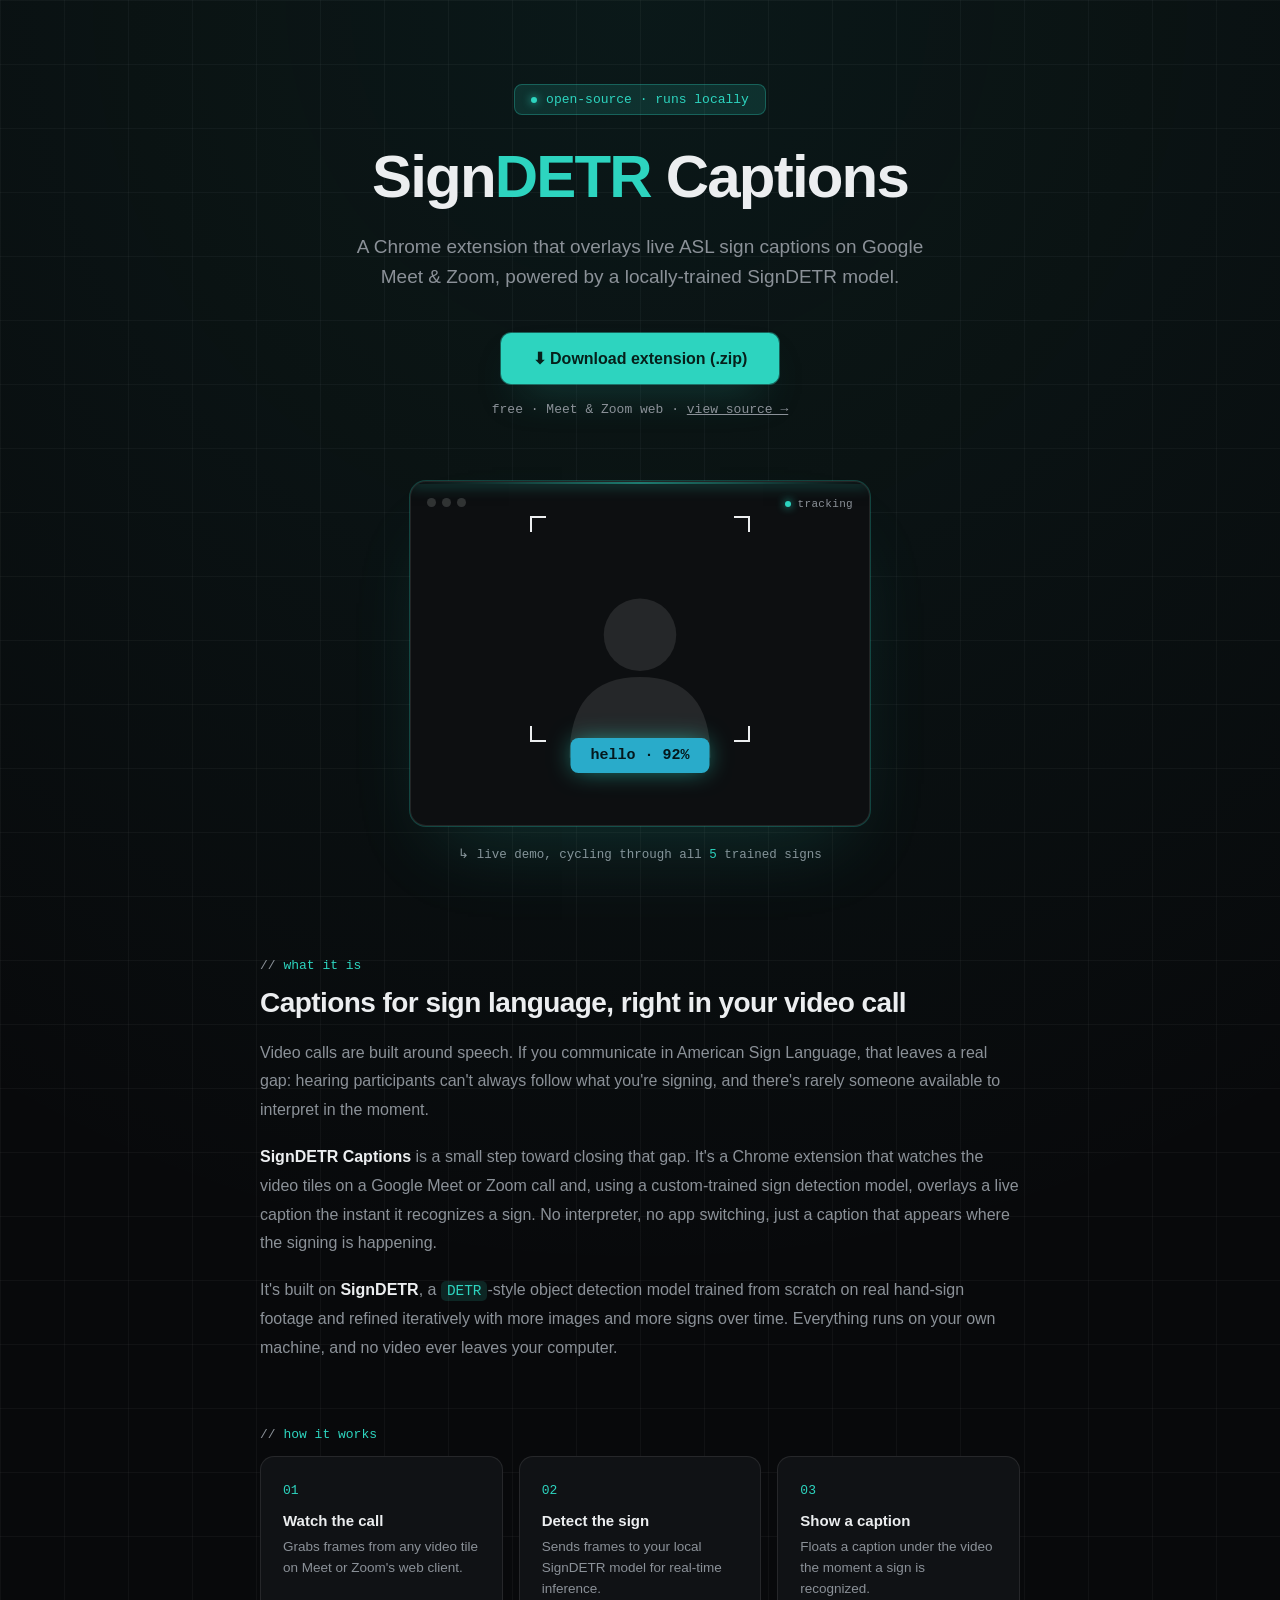
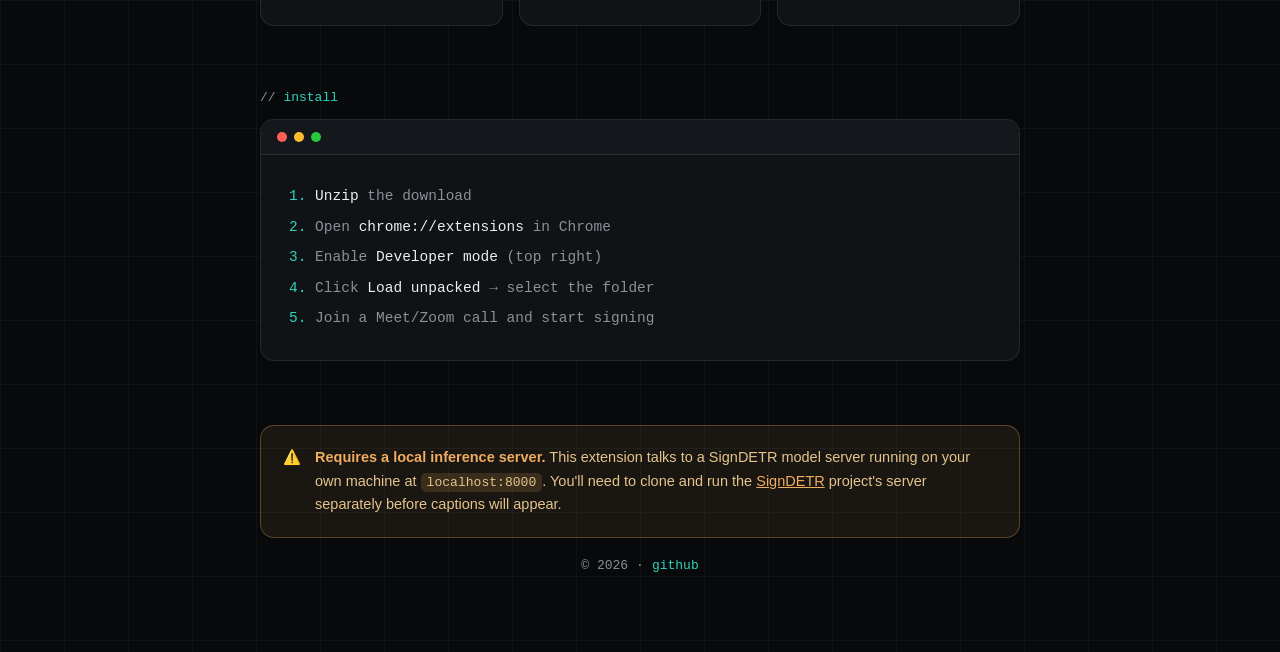
==== commit 2e04f21e: "Fix demo mockup not being truly centered (block element lacked margin:auto)" ====
--- a/index.html
+++ b/index.html
@@ -95,11 +95,12 @@
   .sub a:hover { color: var(--accent); }
 
   /* ---- Mockup ---- */
-  .mockup-wrap { margin: 64px 0 8px; }
+  .mockup-wrap { margin: 64px 0 8px; display: flex; justify-content: center; }
   .call-frame {
     width: 460px;
     max-width: 88vw;
     aspect-ratio: 4 / 3;
+    margin: 0 auto;
     border-radius: 16px;
     position: relative;
     overflow: hidden;
